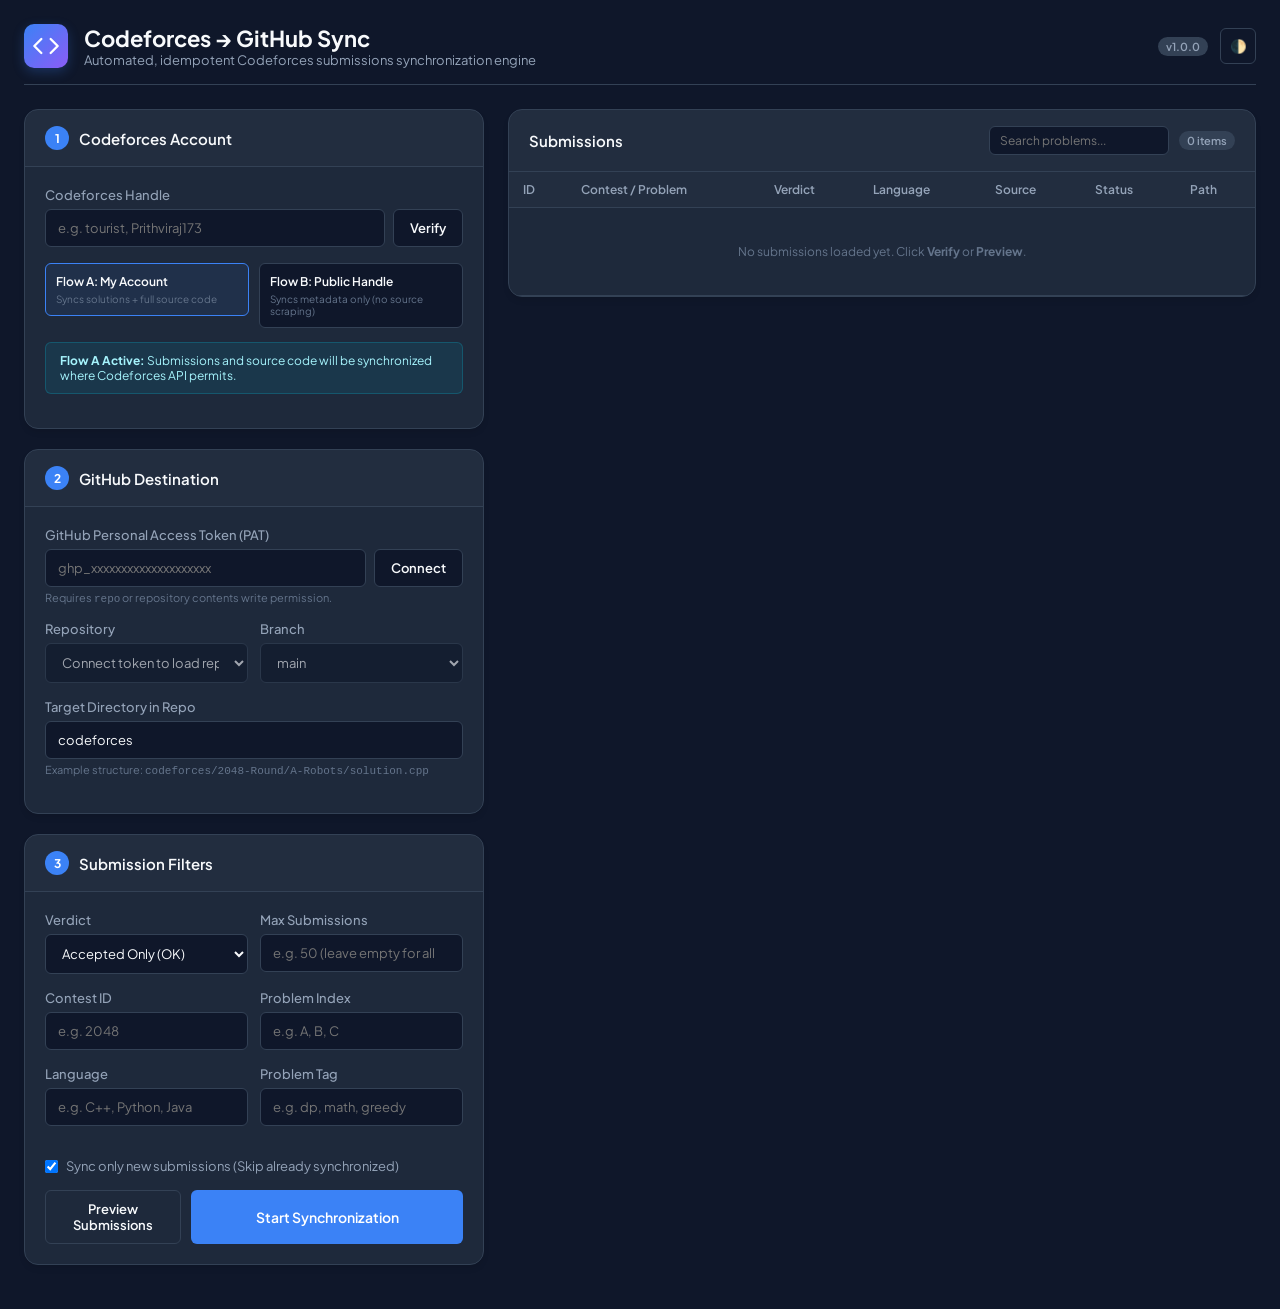
==== cf_sync/web/index.html @ 49464d8a "feat: implement Codeforces to GitHub sync engine with API, CLI, and Web UI" ====
﻿<!DOCTYPE html>
<html lang="en">
<head>
  <meta charset="UTF-8">
  <meta name="viewport" content="width=device-width, initial-scale=1.0">
  <title>Codeforces → GitHub Sync</title>
  <link rel="stylesheet" href="style.css">
  <link rel="preconnect" href="https://fonts.googleapis.com">
  <link rel="preconnect" href="https://fonts.gstatic.com" crossorigin>
  <link href="https://fonts.googleapis.com/css2?family=JetBrains+Mono:wght@400;500;600;700&family=Plus+Jakarta+Sans:wght@400;500;600;700;800&display=swap" rel="stylesheet">
</head>
<body>
  <div class="app-container">
    <!-- Header -->
    <header class="app-header">
      <div class="header-left">
        <div class="logo-icon">
          <svg width="28" height="28" viewBox="0 0 24 24" fill="none" stroke="currentColor" stroke-width="2" stroke-linecap="round" stroke-linejoin="round">
            <polyline points="16 18 22 12 16 6"></polyline>
            <polyline points="8 6 2 12 8 18"></polyline>
          </svg>
        </div>
        <div>
          <h1>Codeforces → GitHub Sync</h1>
          <p class="subtitle">Automated, idempotent Codeforces submissions synchronization engine</p>
        </div>
      </div>
      <div class="header-right">
        <span class="badge version-badge">v1.0.0</span>
        <button id="themeToggleBtn" class="btn-icon" title="Toggle Theme">🌓</button>
      </div>
    </header>

    <div class="dashboard-grid">
      <!-- Left Column: Configuration -->
      <div class="config-column">
        <!-- 1. Codeforces Account Card -->
        <section class="card">
          <div class="card-header">
            <span class="step-num">1</span>
            <h2>Codeforces Account</h2>
          </div>
          <div class="card-body">
            <div class="form-group">
              <label for="cfHandle">Codeforces Handle</label>
              <div class="input-with-button">
                <input type="text" id="cfHandle" placeholder="e.g. tourist, Prithviraj173" />
                <button id="cfVerifyBtn" class="btn btn-secondary">Verify</button>
              </div>
            </div>

            <!-- Profile Info Banner -->
            <div id="cfProfileBanner" class="profile-banner hidden">
              <img id="cfAvatar" src="" alt="Avatar" class="avatar" />
              <div class="profile-details">
                <h3 id="cfProfileHandle"></h3>
                <div class="profile-tags">
                  <span id="cfRankBadge" class="badge"></span>
                  <span id="cfRatingBadge" class="badge badge-rating"></span>
                </div>
              </div>
            </div>

            <!-- Flow Mode Switcher -->
            <div class="flow-selector">
              <label class="flow-option">
                <input type="radio" name="flowMode" value="own" checked />
                <div class="flow-box">
                  <span class="flow-title">Flow A: My Account</span>
                  <span class="flow-desc">Syncs solutions + full source code</span>
                </div>
              </label>
              <label class="flow-option">
                <input type="radio" name="flowMode" value="public" />
                <div class="flow-box">
                  <span class="flow-title">Flow B: Public Handle</span>
                  <span class="flow-desc">Syncs metadata only (no source scraping)</span>
                </div>
              </label>
            </div>

            <div id="flowNotice" class="alert alert-info">
              <strong>Flow A Active:</strong> Submissions and source code will be synchronized where Codeforces API permits.
            </div>
          </div>
        </section>

        <!-- 2. GitHub Connection Card -->
        <section class="card">
          <div class="card-header">
            <span class="step-num">2</span>
            <h2>GitHub Destination</h2>
          </div>
          <div class="card-body">
            <div class="form-group">
              <label for="ghToken">GitHub Personal Access Token (PAT)</label>
              <div class="input-with-button">
                <input type="password" id="ghToken" placeholder="ghp_xxxxxxxxxxxxxxxxxxxx" />
                <button id="ghConnectBtn" class="btn btn-secondary">Connect</button>
              </div>
              <small class="helper-text">Requires <code>repo</code> or repository contents write permission.</small>
            </div>

            <!-- Authenticated User Banner -->
            <div id="ghUserBanner" class="profile-banner hidden">
              <img id="ghAvatar" src="" alt="Avatar" class="avatar" />
              <div class="profile-details">
                <h3 id="ghUsername"></h3>
                <span class="badge badge-success">Authenticated</span>
              </div>
            </div>

            <div class="grid-2">
              <div class="form-group">
                <label for="ghRepoSelect">Repository</label>
                <select id="ghRepoSelect" disabled>
                  <option value="">Connect token to load repositories...</option>
                </select>
              </div>
              <div class="form-group">
                <label for="ghBranchSelect">Branch</label>
                <select id="ghBranchSelect" disabled>
                  <option value="main">main</option>
                </select>
              </div>
            </div>

            <div class="form-group">
              <label for="ghDestDir">Target Directory in Repo</label>
              <input type="text" id="ghDestDir" value="codeforces" />
              <small class="helper-text">Example structure: <code>codeforces/2048-Round/A-Robots/solution.cpp</code></small>
            </div>
          </div>
        </section>

        <!-- 3. Submission Filters Card -->
        <section class="card">
          <div class="card-header">
            <span class="step-num">3</span>
            <h2>Submission Filters</h2>
          </div>
          <div class="card-body">
            <div class="grid-2">
              <div class="form-group">
                <label for="filterVerdict">Verdict</label>
                <select id="filterVerdict">
                  <option value="ALL">All Submissions</option>
                  <option value="ACCEPTED_ONLY" selected>Accepted Only (OK)</option>
                  <option value="REJECTED_ONLY">Rejected Only</option>
                </select>
              </div>
              <div class="form-group">
                <label for="filterLimit">Max Submissions</label>
                <input type="number" id="filterLimit" placeholder="e.g. 50 (leave empty for all)" min="1" />
              </div>
            </div>

            <div class="grid-2">
              <div class="form-group">
                <label for="filterContest">Contest ID</label>
                <input type="number" id="filterContest" placeholder="e.g. 2048" />
              </div>
              <div class="form-group">
                <label for="filterProblemIndex">Problem Index</label>
                <input type="text" id="filterProblemIndex" placeholder="e.g. A, B, C" />
              </div>
            </div>

            <div class="grid-2">
              <div class="form-group">
                <label for="filterLanguage">Language</label>
                <input type="text" id="filterLanguage" placeholder="e.g. C++, Python, Java" />
              </div>
              <div class="form-group">
                <label for="filterTag">Problem Tag</label>
                <input type="text" id="filterTag" placeholder="e.g. dp, math, greedy" />
              </div>
            </div>

            <div class="form-checkbox">
              <input type="checkbox" id="filterOnlyNew" checked />
              <label for="filterOnlyNew">Sync only new submissions (Skip already synchronized)</label>
            </div>

            <div class="action-buttons">
              <button id="previewBtn" class="btn btn-outline">Preview Submissions</button>
              <button id="syncNowBtn" class="btn btn-primary btn-large">
                <span id="syncBtnSpinner" class="spinner hidden"></span>
                <span>Start Synchronization</span>
              </button>
            </div>
          </div>
        </section>
      </div>

      <!-- Right Column: Live Status, Progress & Results -->
      <div class="results-column">
        <!-- Progress Card -->
        <section id="progressCard" class="card hidden">
          <div class="card-header">
            <h2>Synchronization Progress</h2>
            <span id="syncStatusBadge" class="badge badge-running">RUNNING</span>
          </div>
          <div class="card-body">
            <div class="progress-bar-container">
              <div id="progressBar" class="progress-bar" style="width: 0%;"></div>
            </div>
            <div class="progress-info">
              <span id="currentStepText">Initializing...</span>
              <span id="progressPercentText">0%</span>
            </div>

            <div class="terminal-log">
              <div class="terminal-header">
                <span>EXECUTION LOG</span>
              </div>
              <div id="terminalBody" class="terminal-body"></div>
            </div>
          </div>
        </section>

        <!-- Summary Metric Cards -->
        <div id="summaryCards" class="metrics-grid hidden">
          <div class="metric-card">
            <span class="metric-label">Fetched</span>
            <span id="metricFetched" class="metric-value">0</span>
          </div>
          <div class="metric-card">
            <span class="metric-label">Eligible</span>
            <span id="metricEligible" class="metric-value">0</span>
          </div>
          <div class="metric-card metric-success">
            <span class="metric-label">Synced</span>
            <span id="metricSynced" class="metric-value">0</span>
          </div>
          <div class="metric-card metric-warning">
            <span class="metric-label">Metadata Only</span>
            <span id="metricMetaOnly" class="metric-value">0</span>
          </div>
          <div class="metric-card metric-info">
            <span class="metric-label">Already Synced</span>
            <span id="metricAlready" class="metric-value">0</span>
          </div>
          <div class="metric-card metric-danger">
            <span class="metric-label">Failed</span>
            <span id="metricFailed" class="metric-value">0</span>
          </div>
        </div>

        <div id="commitBanner" class="commit-banner hidden">
          <span>🚀 Changes successfully committed to GitHub:</span>
          <a id="commitLink" href="#" target="_blank" rel="noopener noreferrer">View Commit on GitHub</a>
        </div>

        <!-- Submissions Table Card -->
        <section class="card">
          <div class="card-header table-header">
            <h2>Submissions</h2>
            <div class="table-actions">
              <input type="text" id="tableSearch" placeholder="Search problems..." class="table-search-input" />
              <span id="tableCountBadge" class="badge">0 items</span>
            </div>
          </div>
          <div class="card-body table-body-wrapper">
            <div class="table-responsive">
              <table class="data-table">
                <thead>
                  <tr>
                    <th>ID</th>
                    <th>Contest / Problem</th>
                    <th>Verdict</th>
                    <th>Language</th>
                    <th>Source</th>
                    <th>Status</th>
                    <th>Path</th>
                  </tr>
                </thead>
                <tbody id="submissionsTableBody">
                  <tr>
                    <td colspan="7" class="empty-state">No submissions loaded yet. Click <strong>Verify</strong> or <strong>Preview</strong>.</td>
                  </tr>
                </tbody>
              </table>
            </div>
          </div>
        </section>
      </div>
    </div>
  </div>

  <script src="app.js"></script>
</body>
</html>
---- cf_sync/web/style.css ----
﻿:root {
  --bg-primary: #0f172a;
  --bg-secondary: #1e293b;
  --bg-card: #1e293b;
  --bg-input: #0f172a;
  --border-color: #334155;
  --text-primary: #f8fafc;
  --text-secondary: #94a3b8;
  --text-muted: #64748b;
  --accent-primary: #3b82f6;
  --accent-hover: #2563eb;
  --accent-glow: rgba(59, 130, 246, 0.25);
  --success: #10b981;
  --warning: #f59e0b;
  --danger: #ef4444;
  --info: #06b6d4;
  --radius-sm: 6px;
  --radius-md: 10px;
  --radius-lg: 14px;
  --font-sans: 'Plus Jakarta Sans', -apple-system, BlinkMacSystemFont, sans-serif;
  --font-mono: 'JetBrains Mono', monospace;
}

[data-theme="light"] {
  --bg-primary: #f8fafc;
  --bg-secondary: #ffffff;
  --bg-card: #ffffff;
  --bg-input: #f1f5f9;
  --border-color: #e2e8f0;
  --text-primary: #0f172a;
  --text-secondary: #475569;
  --text-muted: #94a3b8;
  --accent-glow: rgba(59, 130, 246, 0.15);
}

* {
  box-sizing: border-box;
  margin: 0;
  padding: 0;
}

body {
  background-color: var(--bg-primary);
  color: var(--text-primary);
  font-family: var(--font-sans);
  min-height: 100vh;
  padding: 24px;
  transition: background-color 0.2s ease, color 0.2s ease;
}

.app-container {
  max-width: 1440px;
  margin: 0 auto;
}

/* Header */
.app-header {
  display: flex;
  align-items: center;
  justify-content: space-between;
  margin-bottom: 24px;
  padding-bottom: 16px;
  border-bottom: 1px solid var(--border-color);
}

.header-left {
  display: flex;
  align-items: center;
  gap: 16px;
}

.logo-icon {
  width: 44px;
  height: 44px;
  background: linear-gradient(135deg, #3b82f6, #8b5cf6);
  border-radius: var(--radius-md);
  display: flex;
  align-items: center;
  justify-content: center;
  color: white;
  box-shadow: 0 4px 12px var(--accent-glow);
}

.app-header h1 {
  font-size: 22px;
  font-weight: 700;
}

.subtitle {
  font-size: 13px;
  color: var(--text-secondary);
}

.header-right {
  display: flex;
  align-items: center;
  gap: 12px;
}

/* Grid Layout */
.dashboard-grid {
  display: grid;
  grid-template-columns: 460px 1fr;
  gap: 24px;
  align-items: start;
}

@media (max-width: 1024px) {
  .dashboard-grid {
    grid-template-columns: 1fr;
  }
}

/* Cards */
.card {
  background-color: var(--bg-card);
  border: 1px solid var(--border-color);
  border-radius: var(--radius-lg);
  margin-bottom: 20px;
  overflow: hidden;
  box-shadow: 0 4px 6px -1px rgba(0, 0, 0, 0.1);
}

.card-header {
  display: flex;
  align-items: center;
  gap: 10px;
  padding: 16px 20px;
  border-bottom: 1px solid var(--border-color);
  background-color: rgba(255, 255, 255, 0.02);
}

.card-header h2 {
  font-size: 15px;
  font-weight: 600;
}

.step-num {
  width: 24px;
  height: 24px;
  background-color: var(--accent-primary);
  color: white;
  border-radius: 50%;
  display: flex;
  align-items: center;
  justify-content: center;
  font-size: 12px;
  font-weight: 700;
}

.card-body {
  padding: 20px;
}

/* Forms */
.form-group {
  margin-bottom: 16px;
}

.form-group label {
  display: block;
  font-size: 13px;
  font-weight: 500;
  color: var(--text-secondary);
  margin-bottom: 6px;
}

.input-with-button {
  display: flex;
  gap: 8px;
}

input[type="text"],
input[type="password"],
input[type="number"],
select {
  width: 100%;
  padding: 10px 12px;
  background-color: var(--bg-input);
  border: 1px solid var(--border-color);
  border-radius: var(--radius-sm);
  color: var(--text-primary);
  font-family: inherit;
  font-size: 13px;
  outline: none;
  transition: border-color 0.15s ease;
}

input:focus,
select:focus {
  border-color: var(--accent-primary);
  box-shadow: 0 0 0 2px var(--accent-glow);
}

select:disabled,
input:disabled {
  opacity: 0.6;
  cursor: not-allowed;
}

.helper-text {
  display: block;
  font-size: 11px;
  color: var(--text-muted);
  margin-top: 4px;
}

.grid-2 {
  display: grid;
  grid-template-columns: 1fr 1fr;
  gap: 12px;
}

.form-checkbox {
  display: flex;
  align-items: center;
  gap: 8px;
  margin: 16px 0;
  font-size: 13px;
  color: var(--text-secondary);
}

/* Buttons */
.btn {
  padding: 10px 16px;
  border-radius: var(--radius-sm);
  border: none;
  font-family: inherit;
  font-size: 13px;
  font-weight: 600;
  cursor: pointer;
  display: inline-flex;
  align-items: center;
  justify-content: center;
  gap: 8px;
  transition: all 0.15s ease;
}

.btn-primary {
  background-color: var(--accent-primary);
  color: white;
}

.btn-primary:hover {
  background-color: var(--accent-hover);
}

.btn-secondary {
  background-color: var(--bg-input);
  color: var(--text-primary);
  border: 1px solid var(--border-color);
}

.btn-secondary:hover {
  border-color: var(--accent-primary);
}

.btn-outline {
  background-color: transparent;
  color: var(--text-primary);
  border: 1px solid var(--border-color);
}

.btn-outline:hover {
  background-color: rgba(255, 255, 255, 0.05);
}

.btn-large {
  width: 100%;
  padding: 12px 20px;
  font-size: 14px;
}

.btn-icon {
  background: none;
  border: 1px solid var(--border-color);
  color: var(--text-primary);
  border-radius: var(--radius-sm);
  width: 36px;
  height: 36px;
  display: flex;
  align-items: center;
  justify-content: center;
  cursor: pointer;
}

.action-buttons {
  display: grid;
  grid-template-columns: 1fr 2fr;
  gap: 10px;
  margin-top: 10px;
}

/* Badges */
.badge {
  display: inline-flex;
  align-items: center;
  padding: 3px 8px;
  font-size: 11px;
  font-weight: 600;
  border-radius: 9999px;
  background-color: var(--border-color);
  color: var(--text-secondary);
}

.badge-success { background-color: rgba(16, 185, 129, 0.15); color: #34d399; }
.badge-warning { background-color: rgba(245, 158, 11, 0.15); color: #fbbf24; }
.badge-danger { background-color: rgba(239, 68, 68, 0.15); color: #f87171; }
.badge-info { background-color: rgba(6, 182, 212, 0.15); color: #22d3ee; }
.badge-running { background-color: rgba(59, 130, 246, 0.15); color: #60a5fa; }
.badge-rating { background-color: rgba(139, 92, 246, 0.15); color: #a78bfa; }

/* Profile Banner */
.profile-banner {
  display: flex;
  align-items: center;
  gap: 12px;
  padding: 12px;
  background-color: var(--bg-input);
  border: 1px solid var(--border-color);
  border-radius: var(--radius-md);
  margin-bottom: 16px;
}

.avatar {
  width: 44px;
  height: 44px;
  border-radius: 50%;
  object-fit: cover;
  border: 2px solid var(--border-color);
}

.profile-details h3 {
  font-size: 14px;
  font-weight: 600;
  margin-bottom: 4px;
}

.profile-tags {
  display: flex;
  gap: 6px;
}

/* Flow Switcher */
.flow-selector {
  display: grid;
  grid-template-columns: 1fr 1fr;
  gap: 10px;
  margin-bottom: 14px;
}

.flow-option {
  cursor: pointer;
}

.flow-option input {
  display: none;
}

.flow-box {
  padding: 10px;
  border: 1px solid var(--border-color);
  border-radius: var(--radius-sm);
  background-color: var(--bg-input);
  display: flex;
  flex-direction: column;
  gap: 4px;
  transition: all 0.15s ease;
}

.flow-option input:checked + .flow-box {
  border-color: var(--accent-primary);
  background-color: rgba(59, 130, 246, 0.08);
}

.flow-title {
  font-size: 12px;
  font-weight: 600;
}

.flow-desc {
  font-size: 10px;
  color: var(--text-muted);
}

.alert {
  padding: 10px 14px;
  border-radius: var(--radius-sm);
  font-size: 12px;
  margin-bottom: 14px;
}

.alert-info {
  background-color: rgba(6, 182, 212, 0.1);
  border: 1px solid rgba(6, 182, 212, 0.25);
  color: #a5f3fc;
}

/* Progress & Metrics */
.progress-bar-container {
  height: 8px;
  background-color: var(--bg-input);
  border-radius: 9999px;
  overflow: hidden;
  margin-bottom: 10px;
}

.progress-bar {
  height: 100%;
  background: linear-gradient(90deg, #3b82f6, #10b981);
  transition: width 0.3s ease;
}

.progress-info {
  display: flex;
  justify-content: space-between;
  font-size: 12px;
  color: var(--text-secondary);
  margin-bottom: 16px;
}

.terminal-log {
  background-color: #0b0f19;
  border: 1px solid #1f293d;
  border-radius: var(--radius-sm);
  overflow: hidden;
  font-family: var(--font-mono);
}

.terminal-header {
  padding: 6px 12px;
  background-color: #161e2e;
  font-size: 11px;
  font-weight: 600;
  color: #64748b;
  border-bottom: 1px solid #1f293d;
}

.terminal-body {
  padding: 12px;
  max-height: 160px;
  overflow-y: auto;
  font-size: 11px;
  color: #94a3b8;
  line-height: 1.6;
}

.terminal-line {
  margin-bottom: 4px;
}

.terminal-line .term-time {
  color: #475569;
  margin-right: 8px;
}

/* Metrics */
.metrics-grid {
  display: grid;
  grid-template-columns: repeat(6, 1fr);
  gap: 10px;
  margin-bottom: 20px;
}

@media (max-width: 1200px) {
  .metrics-grid {
    grid-template-columns: repeat(3, 1fr);
  }
}

.metric-card {
  background-color: var(--bg-card);
  border: 1px solid var(--border-color);
  border-radius: var(--radius-md);
  padding: 12px;
  text-align: center;
}

.metric-label {
  display: block;
  font-size: 11px;
  color: var(--text-muted);
  margin-bottom: 4px;
}

.metric-value {
  font-size: 20px;
  font-weight: 700;
}

.metric-success .metric-value { color: var(--success); }
.metric-warning .metric-value { color: var(--warning); }
.metric-danger .metric-value { color: var(--danger); }
.metric-info .metric-value { color: var(--info); }

.commit-banner {
  background: rgba(16, 185, 129, 0.1);
  border: 1px solid rgba(16, 185, 129, 0.3);
  border-radius: var(--radius-md);
  padding: 12px 16px;
  display: flex;
  align-items: center;
  justify-content: space-between;
  font-size: 13px;
  margin-bottom: 20px;
}

.commit-banner a {
  color: #34d399;
  font-weight: 600;
  text-decoration: none;
}

.commit-banner a:hover {
  text-decoration: underline;
}

/* Data Table */
.table-header {
  justify-content: space-between;
}

.table-actions {
  display: flex;
  align-items: center;
  gap: 10px;
}

.table-search-input {
  width: 180px !important;
  padding: 6px 10px !important;
  font-size: 12px !important;
}

.table-body-wrapper {
  padding: 0;
}

.table-responsive {
  max-height: 500px;
  overflow-y: auto;
}

.data-table {
  width: 100%;
  border-collapse: collapse;
  font-size: 12px;
  text-align: left;
}

.data-table th {
  background-color: rgba(255, 255, 255, 0.02);
  padding: 10px 14px;
  font-weight: 600;
  color: var(--text-secondary);
  border-bottom: 1px solid var(--border-color);
  position: sticky;
  top: 0;
  z-index: 1;
}

.data-table td {
  padding: 10px 14px;
  border-bottom: 1px solid var(--border-color);
}

.data-table tr:hover td {
  background-color: rgba(255, 255, 255, 0.02);
}

.empty-state {
  text-align: center;
  padding: 36px !important;
  color: var(--text-muted);
}

.problem-link {
  color: var(--text-primary);
  text-decoration: none;
  font-weight: 500;
}

.problem-link:hover {
  color: var(--accent-primary);
}

.path-code {
  font-family: var(--font-mono);
  font-size: 11px;
  color: var(--text-secondary);
  background: var(--bg-input);
  padding: 2px 6px;
  border-radius: 4px;
}

.spinner {
  width: 16px;
  height: 16px;
  border: 2px solid rgba(255, 255, 255, 0.3);
  border-top-color: white;
  border-radius: 50%;
  animation: spin 0.6s linear infinite;
  display: inline-block;
}

@keyframes spin {
  to { transform: rotate(360deg); }
}

.hidden {
  display: none !important;
}
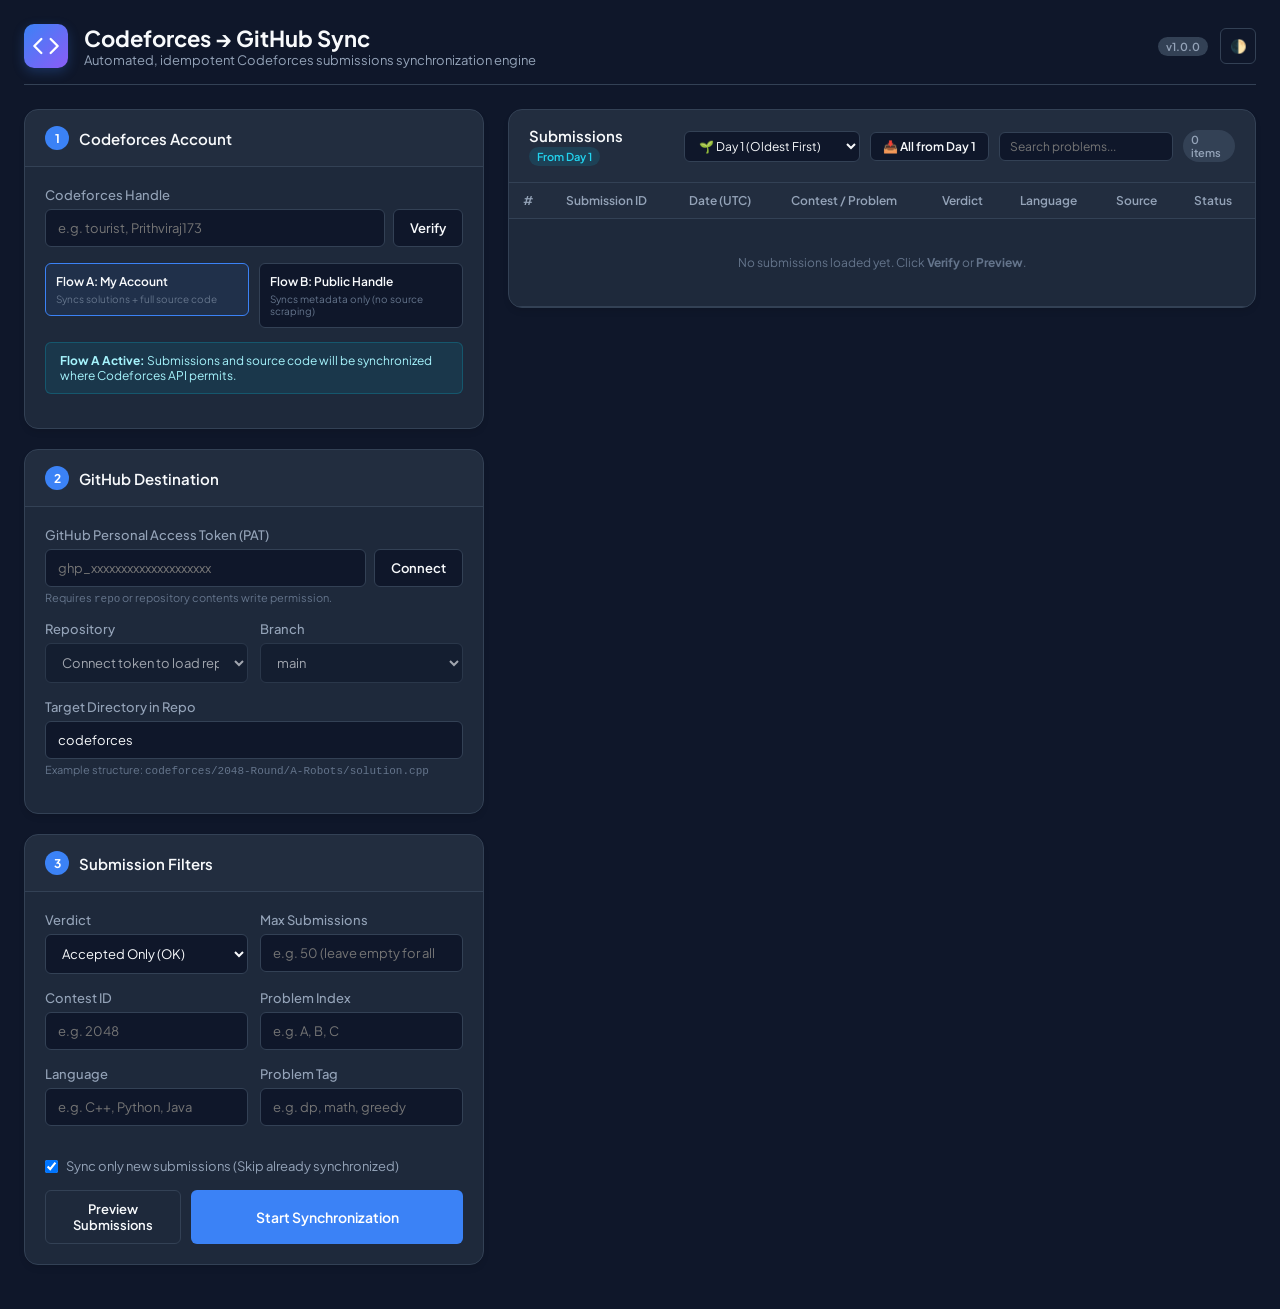
==== commit dafa4836: "feat: add Day 1 submission history viewer and chronological sorting" ====
--- a/cf_sync/web/index.html
+++ b/cf_sync/web/index.html
@@ -1,4 +1,4 @@
-﻿<!DOCTYPE html>
+<!DOCTYPE html>
 <html lang="en">
 <head>
   <meta charset="UTF-8">
@@ -255,8 +255,17 @@
         <!-- Submissions Table Card -->
         <section class="card">
           <div class="card-header table-header">
-            <h2>Submissions</h2>
+            <div>
+              <h2>Submissions <span class="badge badge-info" id="dayOneBadge">From Day 1</span></h2>
+            </div>
             <div class="table-actions">
+              <select id="tableSortSelect" class="table-sort-select" title="Change submission sort order">
+                <option value="asc" selected>🌱 Day 1 (Oldest First)</option>
+                <option value="desc">⚡ Latest (Newest First)</option>
+              </select>
+              <button id="loadAllDayOneBtn" class="btn btn-secondary btn-sm" title="Fetch complete submission history from Day 1">
+                📥 All from Day 1
+              </button>
               <input type="text" id="tableSearch" placeholder="Search problems..." class="table-search-input" />
               <span id="tableCountBadge" class="badge">0 items</span>
             </div>
@@ -266,18 +275,19 @@
               <table class="data-table">
                 <thead>
                   <tr>
-                    <th>ID</th>
+                    <th>#</th>
+                    <th>Submission ID</th>
+                    <th>Date (UTC)</th>
                     <th>Contest / Problem</th>
                     <th>Verdict</th>
                     <th>Language</th>
                     <th>Source</th>
                     <th>Status</th>
-                    <th>Path</th>
                   </tr>
                 </thead>
                 <tbody id="submissionsTableBody">
                   <tr>
-                    <td colspan="7" class="empty-state">No submissions loaded yet. Click <strong>Verify</strong> or <strong>Preview</strong>.</td>
+                    <td colspan="8" class="empty-state">No submissions loaded yet. Click <strong>Verify</strong> or <strong>Preview</strong>.</td>
                   </tr>
                 </tbody>
               </table>
--- a/cf_sync/web/style.css
+++ b/cf_sync/web/style.css
@@ -1,4 +1,4 @@
-﻿:root {
+:root {
   --bg-primary: #0f172a;
   --bg-secondary: #1e293b;
   --bg-card: #1e293b;
@@ -236,6 +236,19 @@
   transition: all 0.15s ease;
 }
 
+.btn-sm {
+  padding: 6px 12px;
+  font-size: 12px;
+  white-space: nowrap;
+}
+
+.table-sort-select {
+  width: auto !important;
+  padding: 6px 10px !important;
+  font-size: 12px !important;
+  background-color: var(--bg-input);
+}
+
 .btn-primary {
   background-color: var(--accent-primary);
   color: white;
